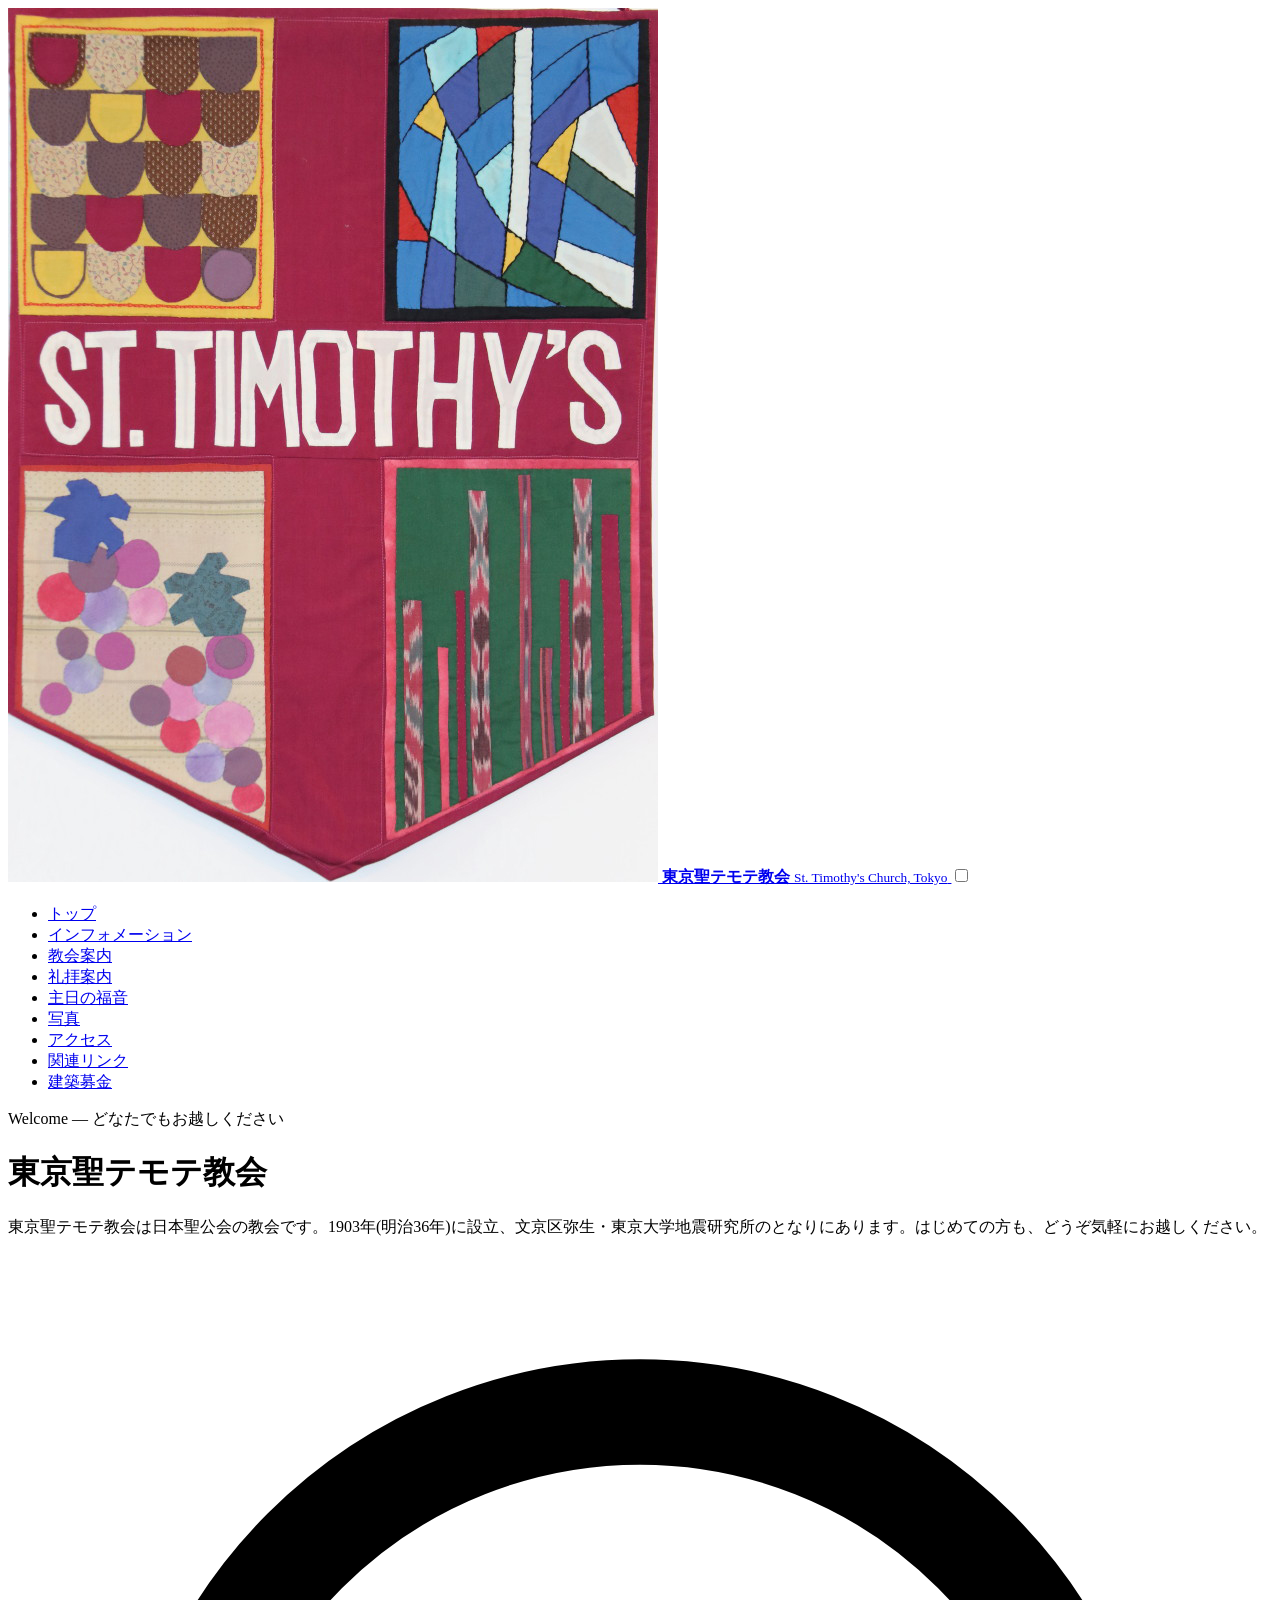
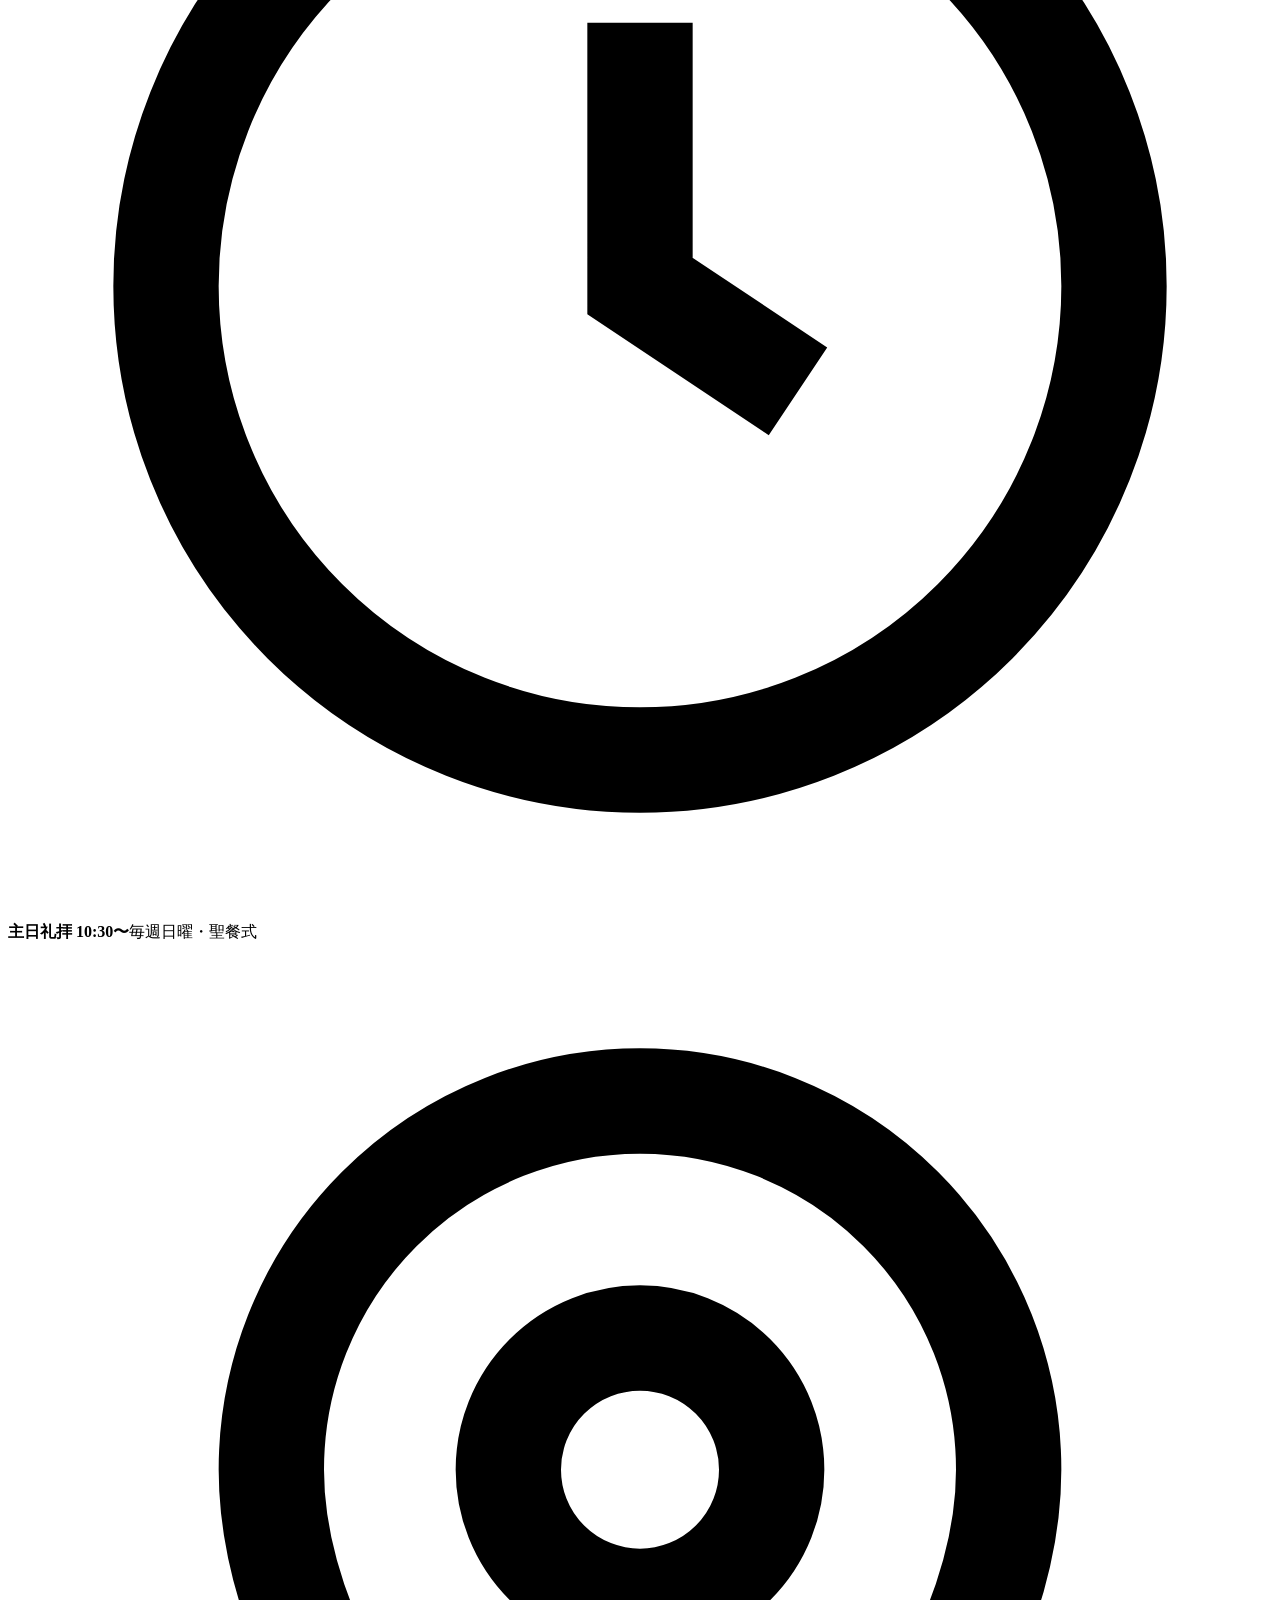
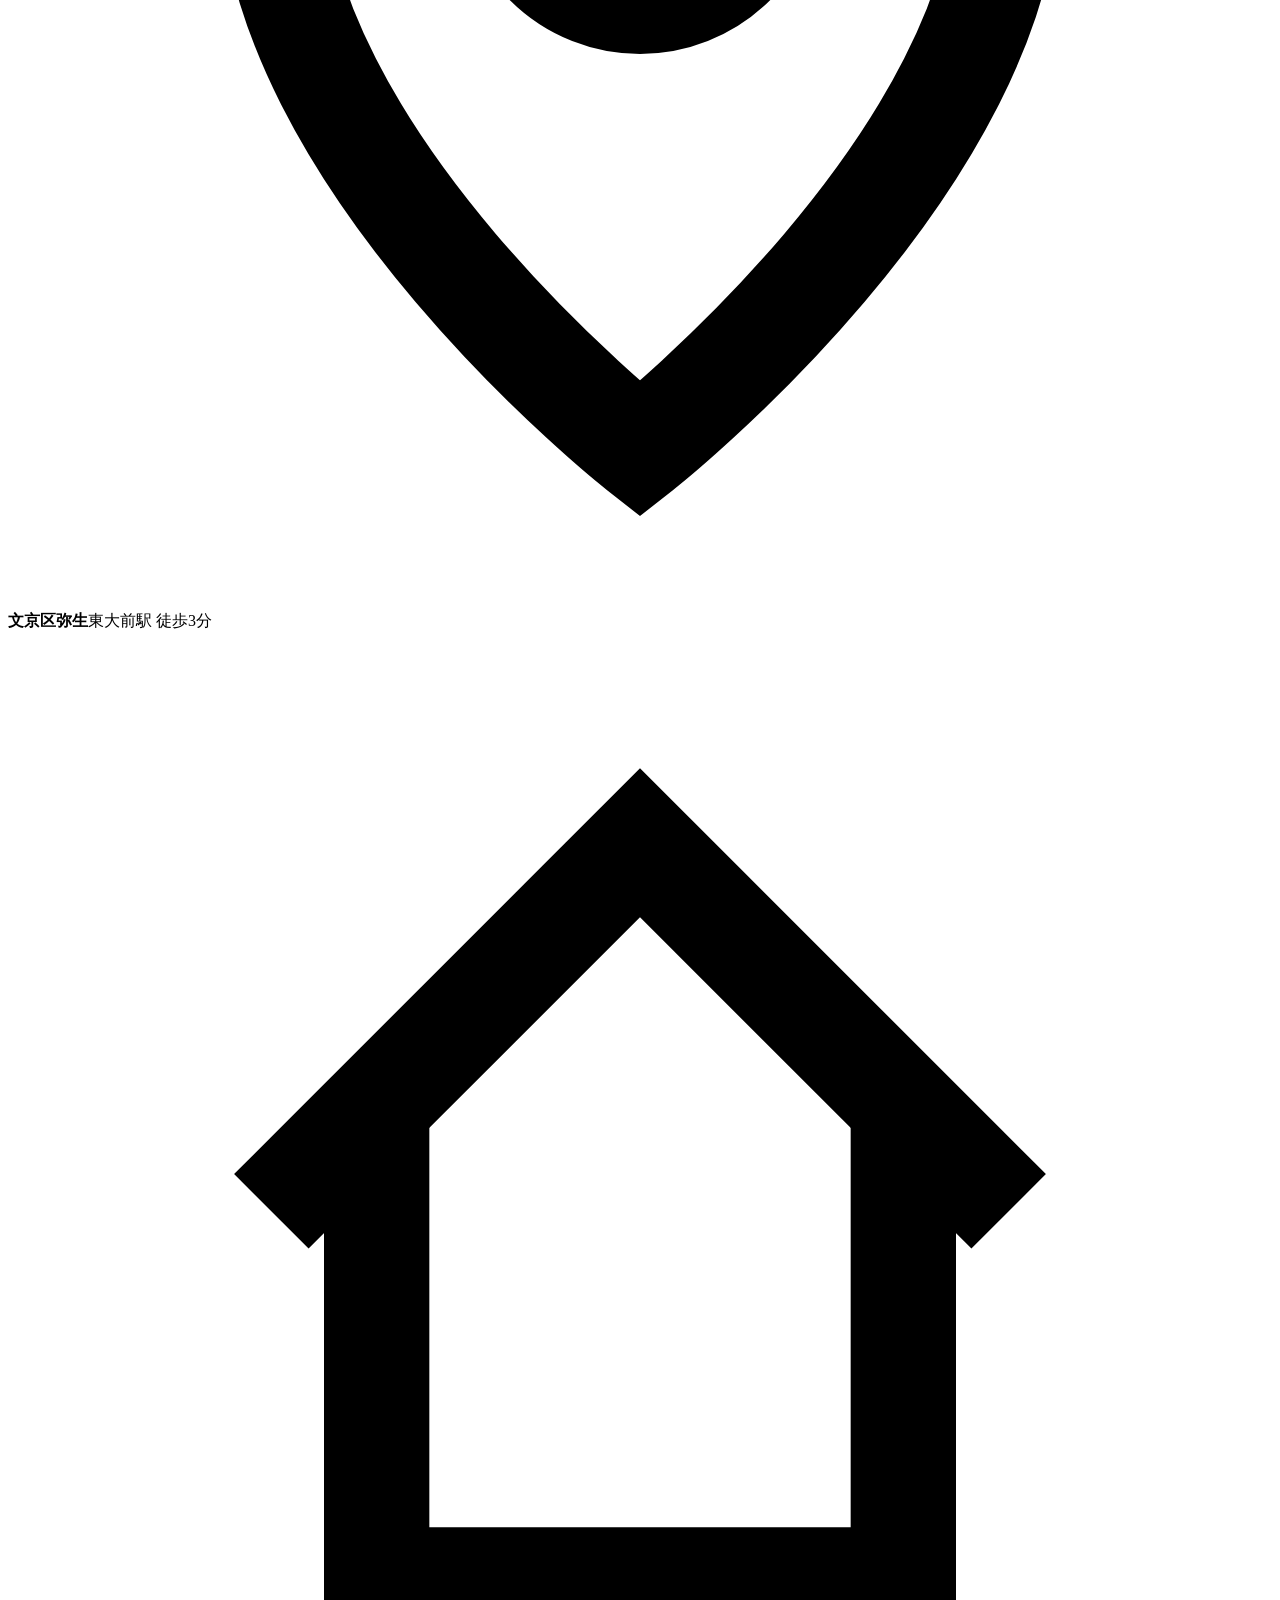
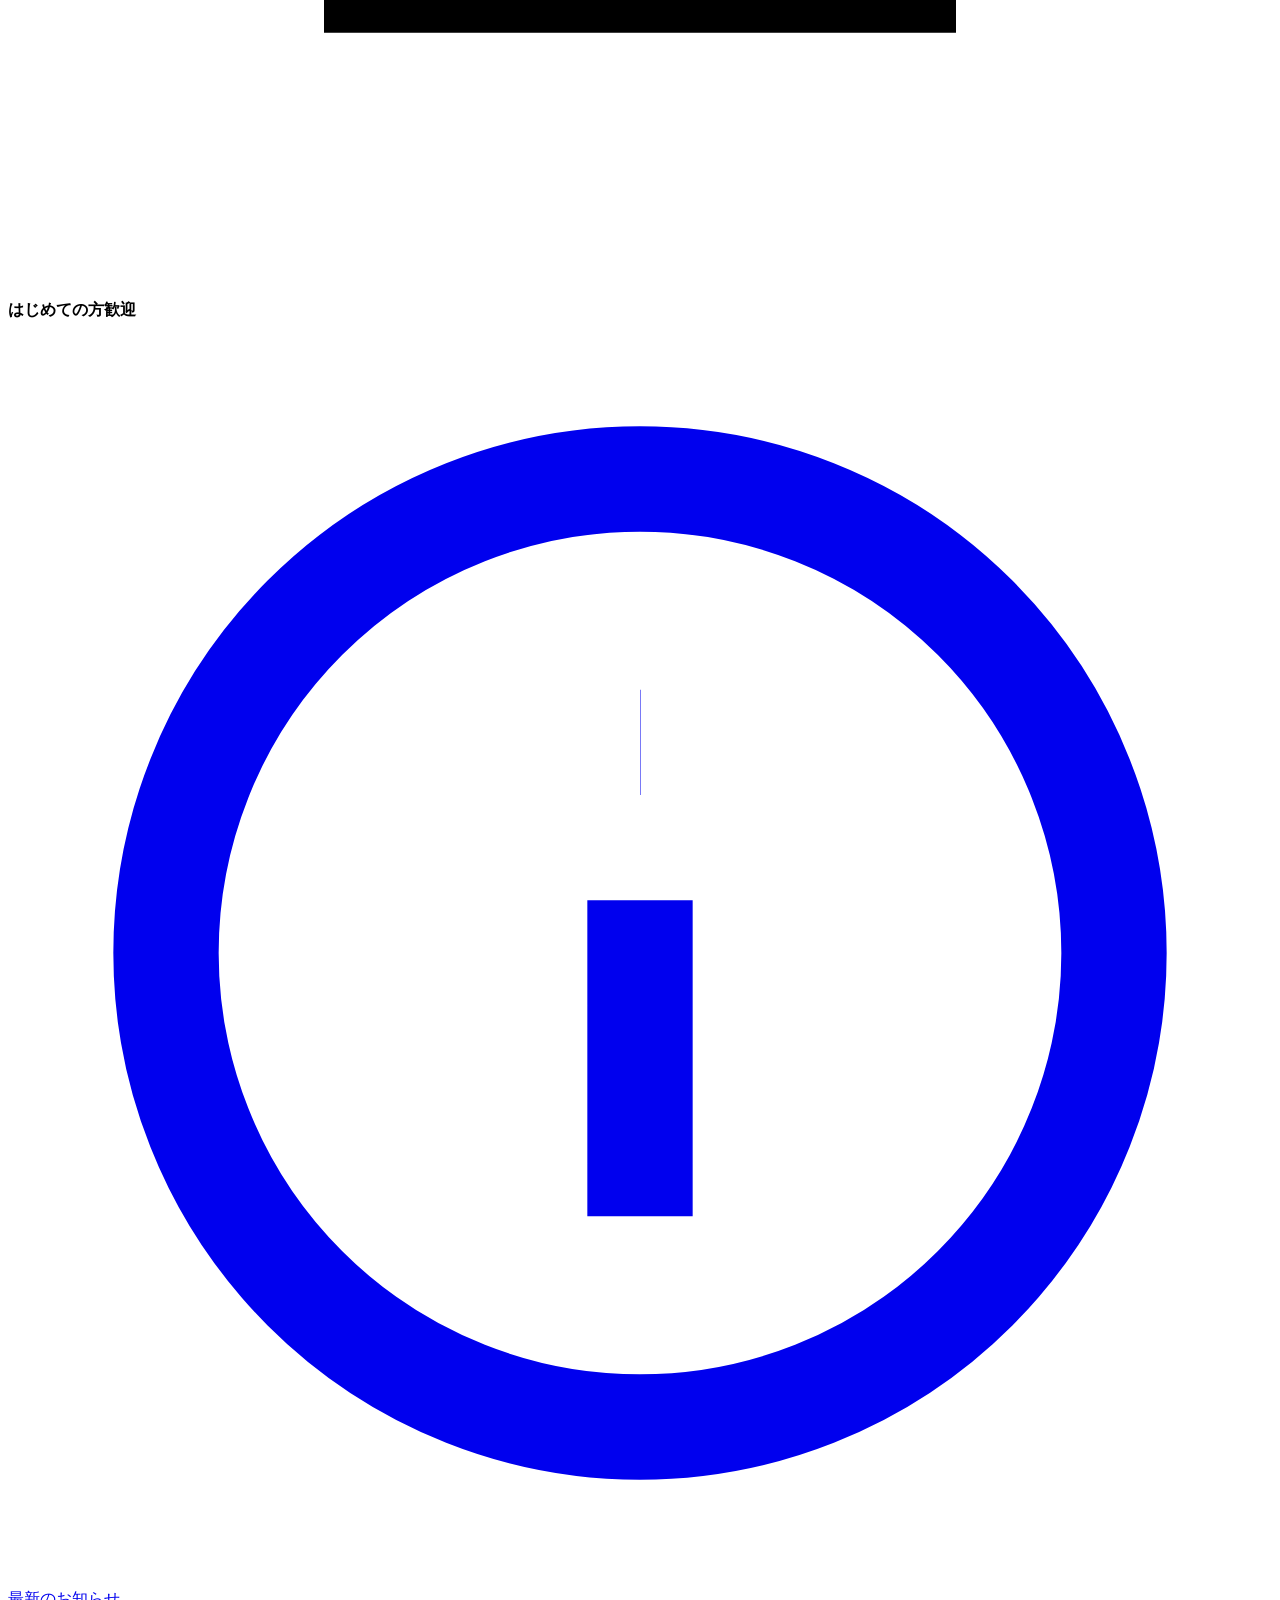
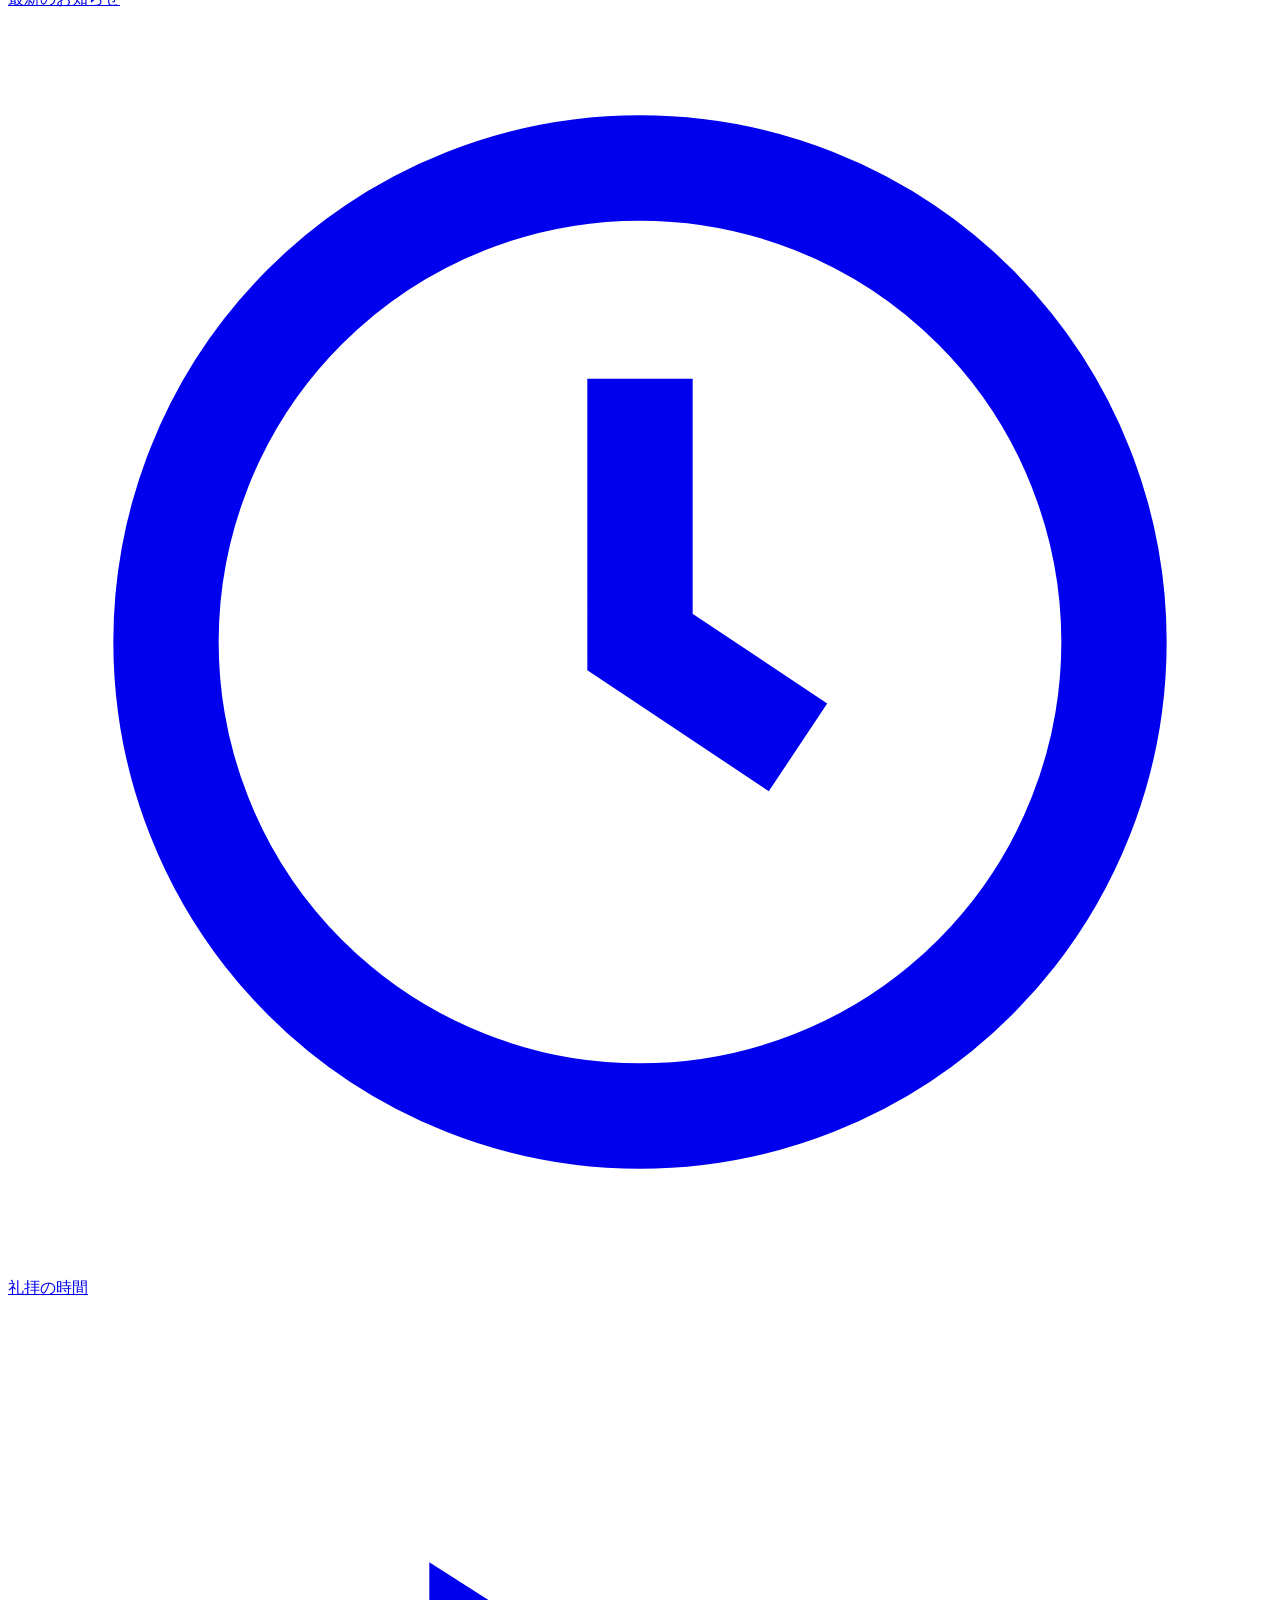
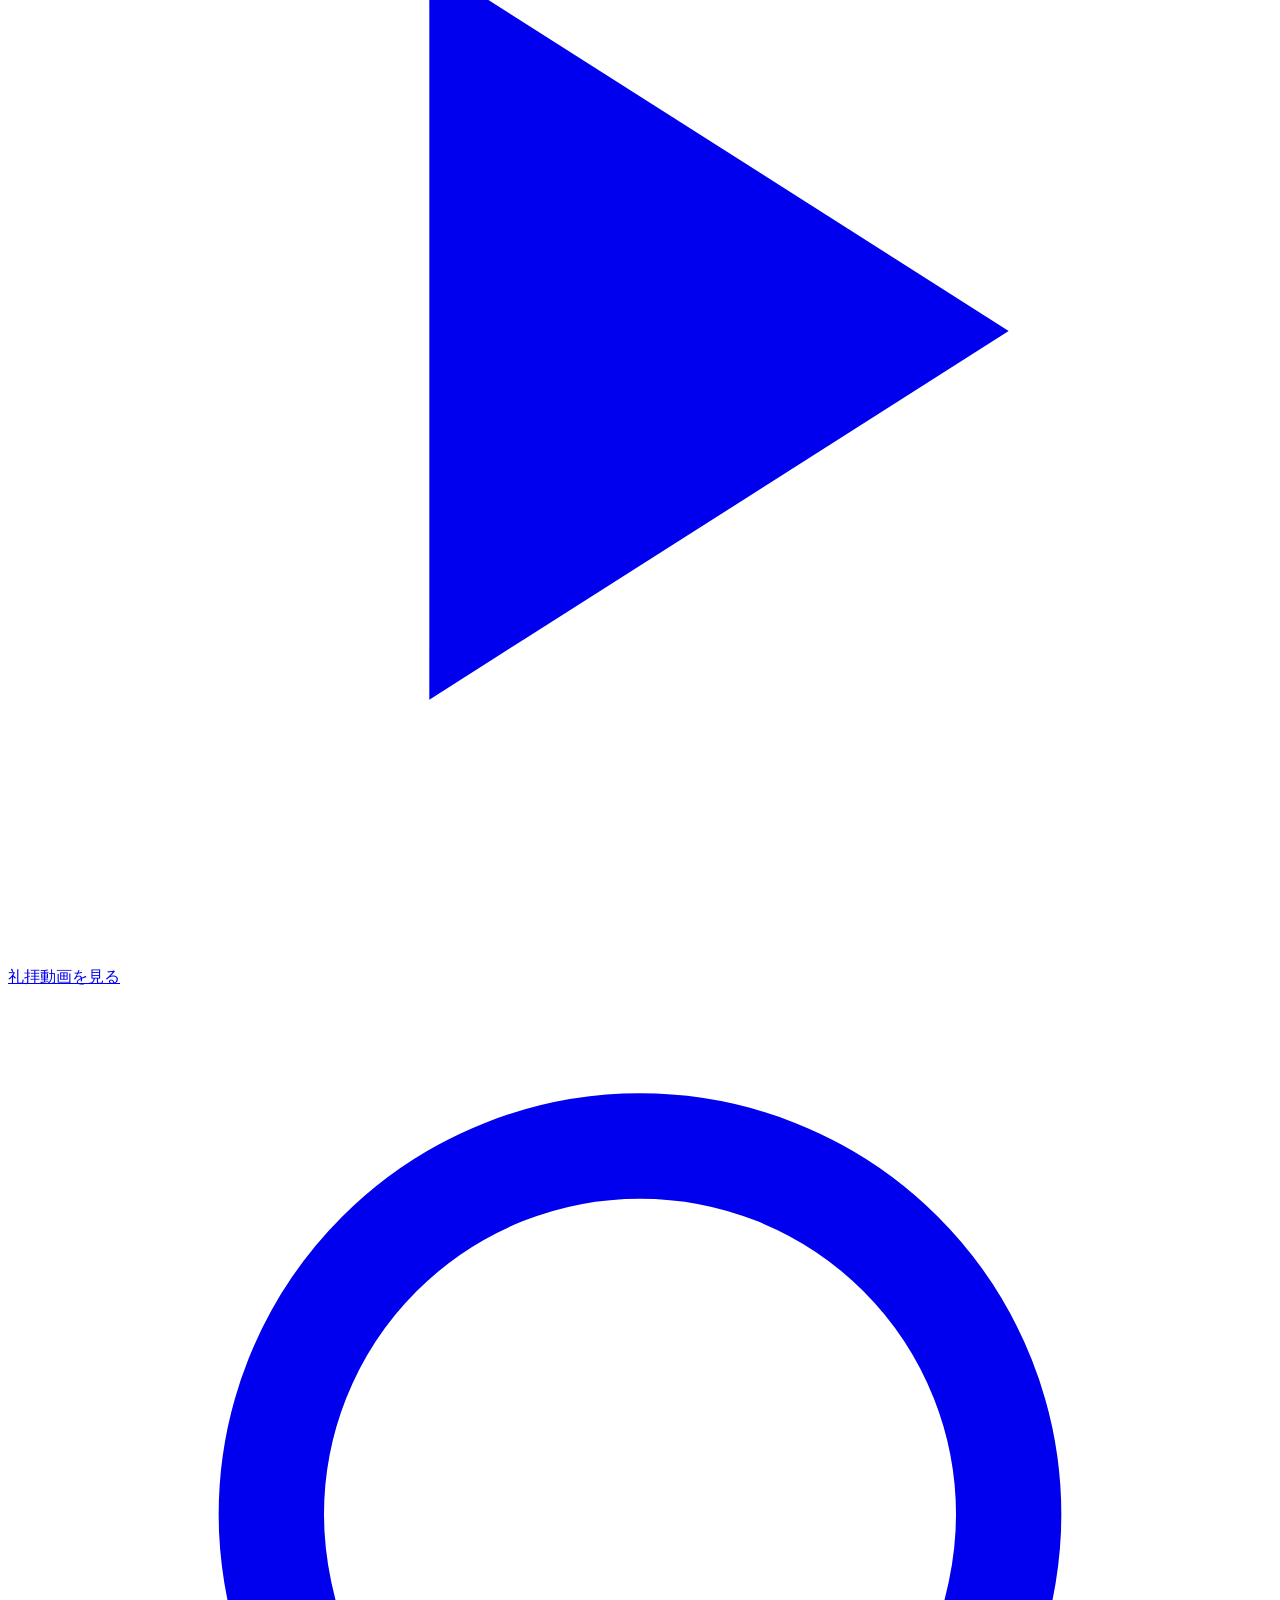
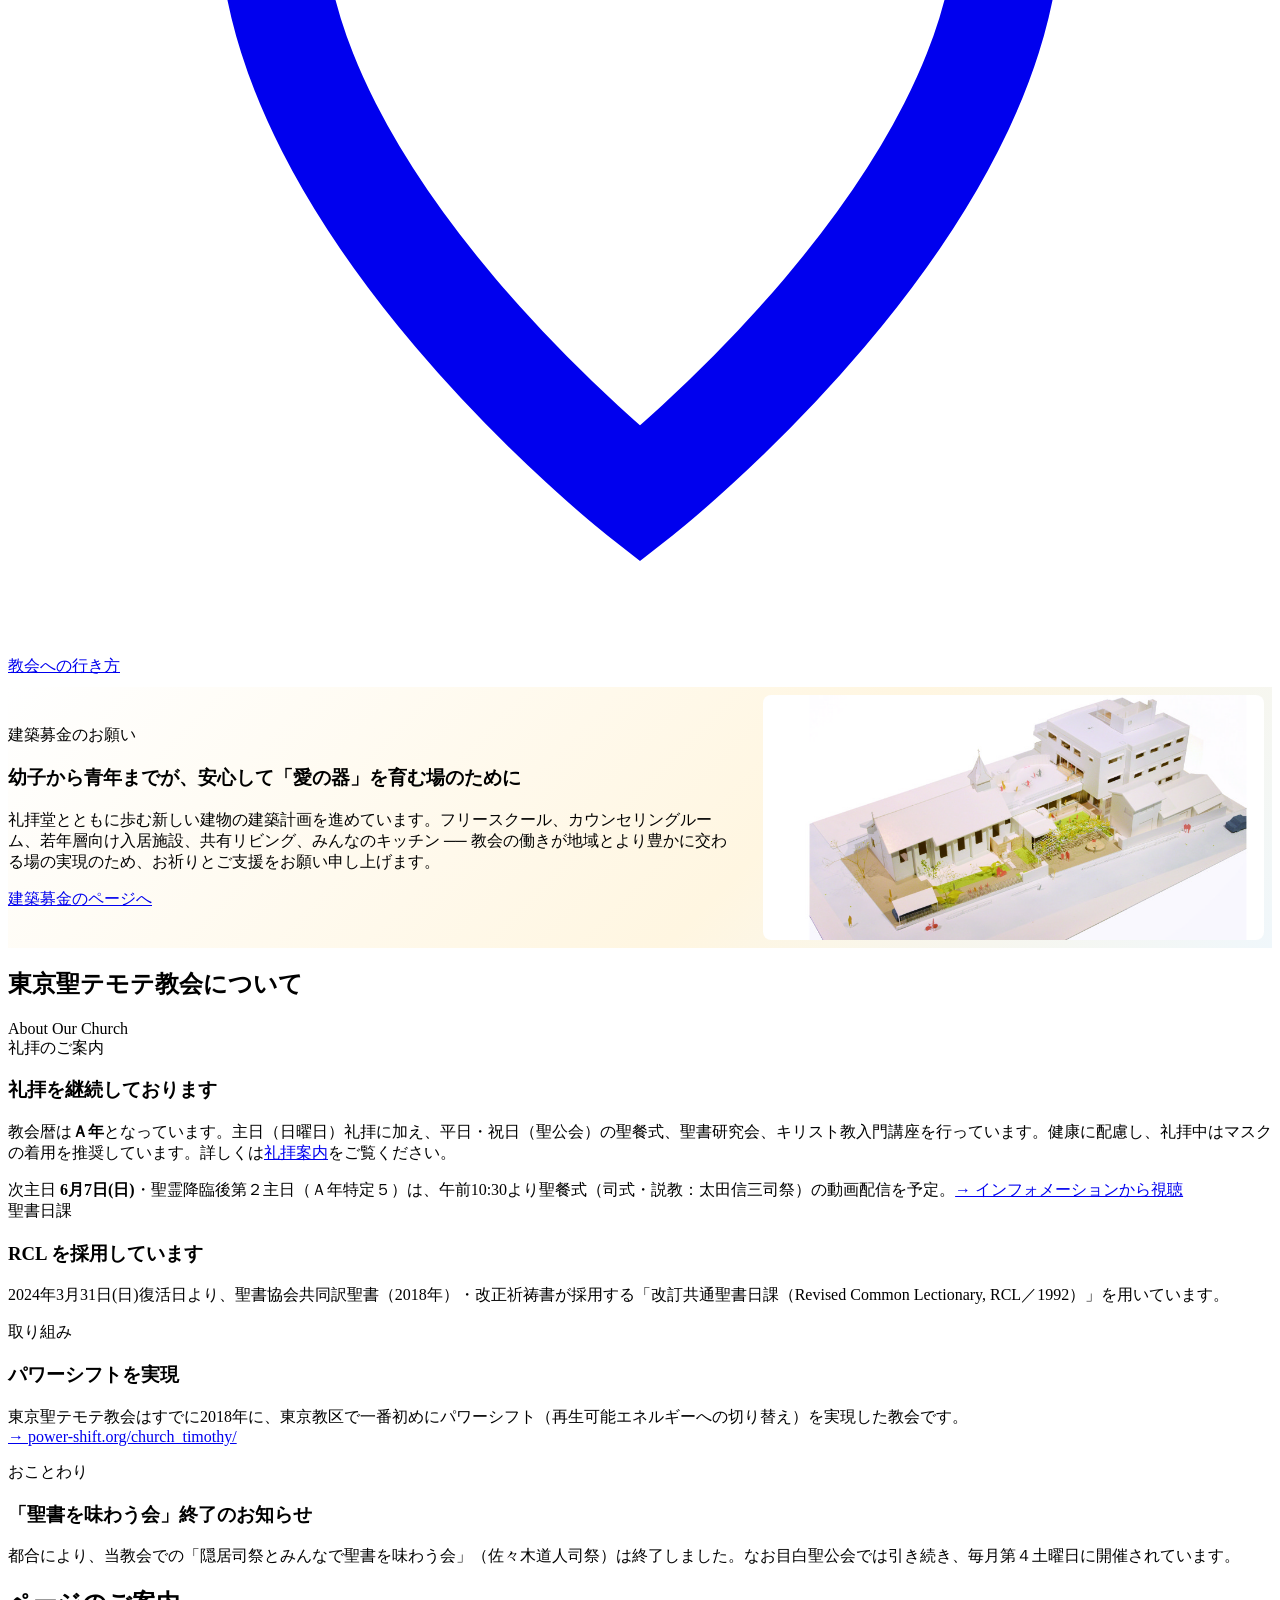
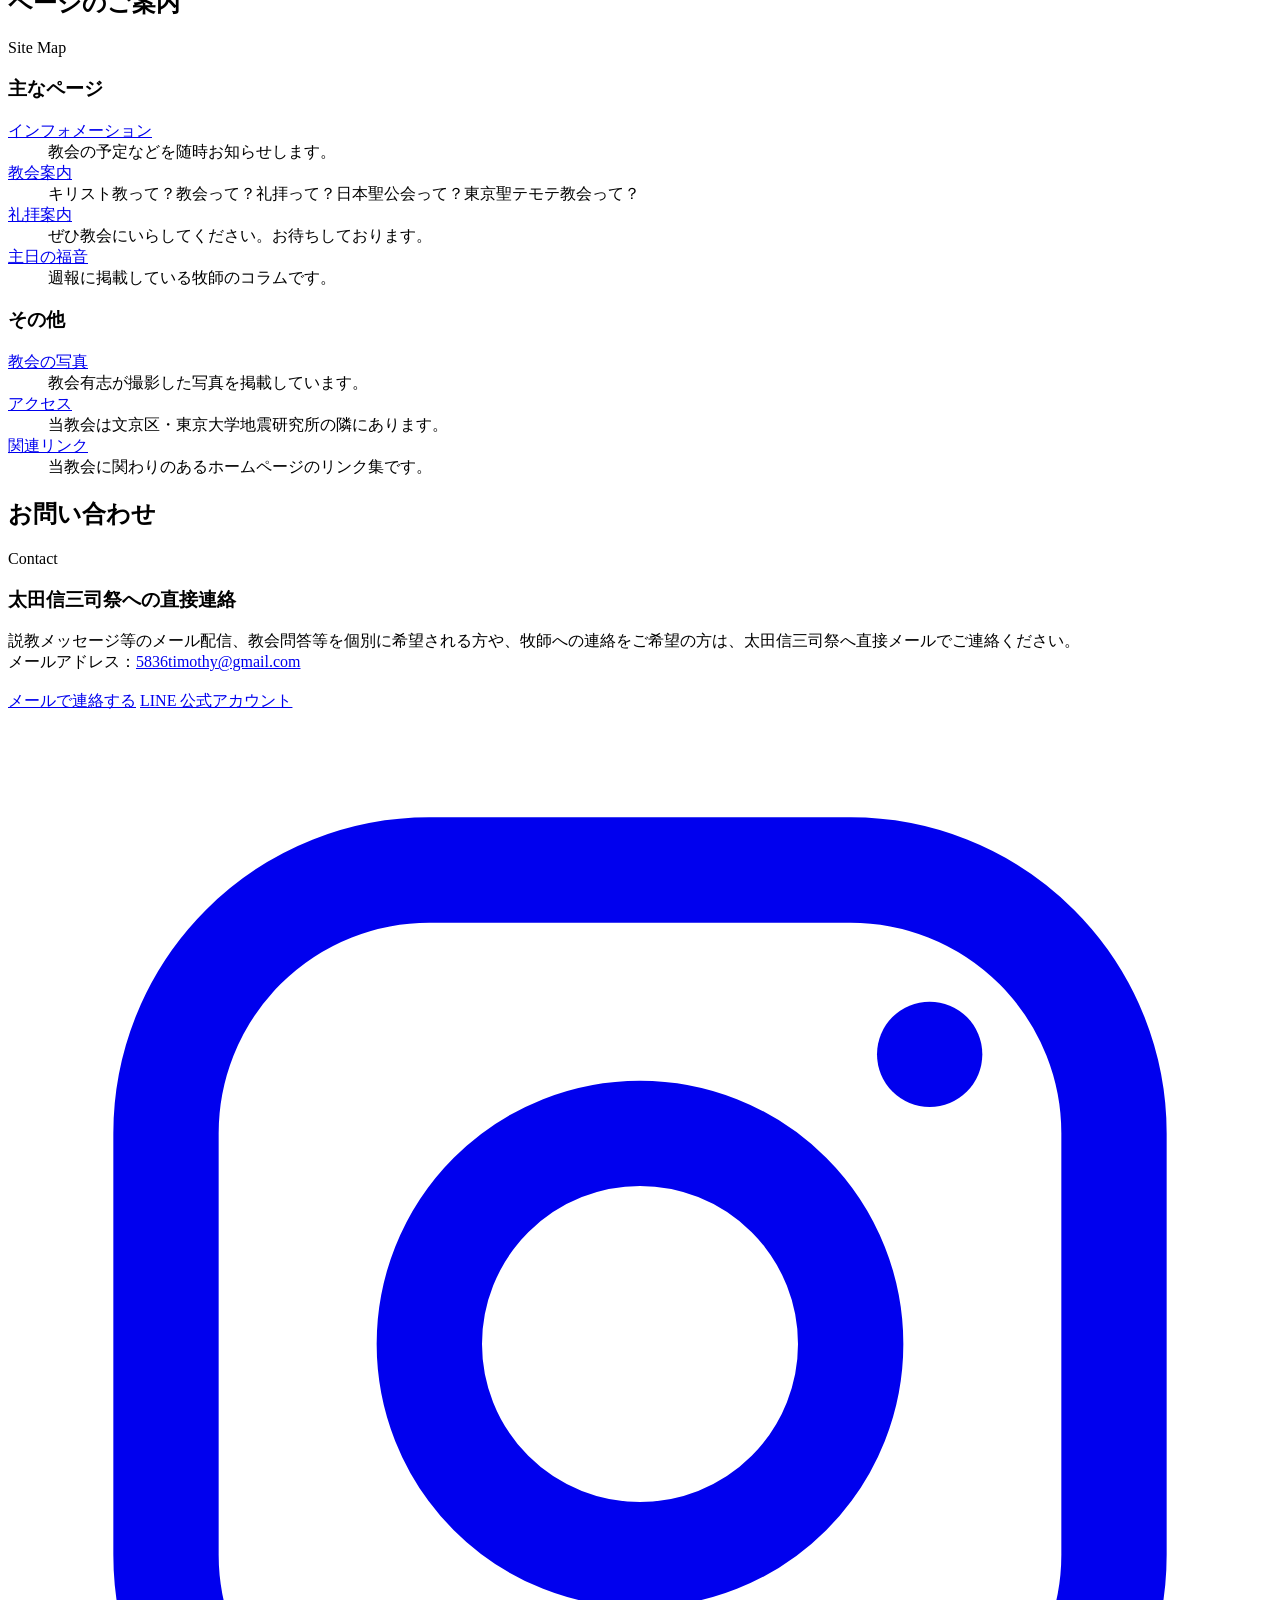
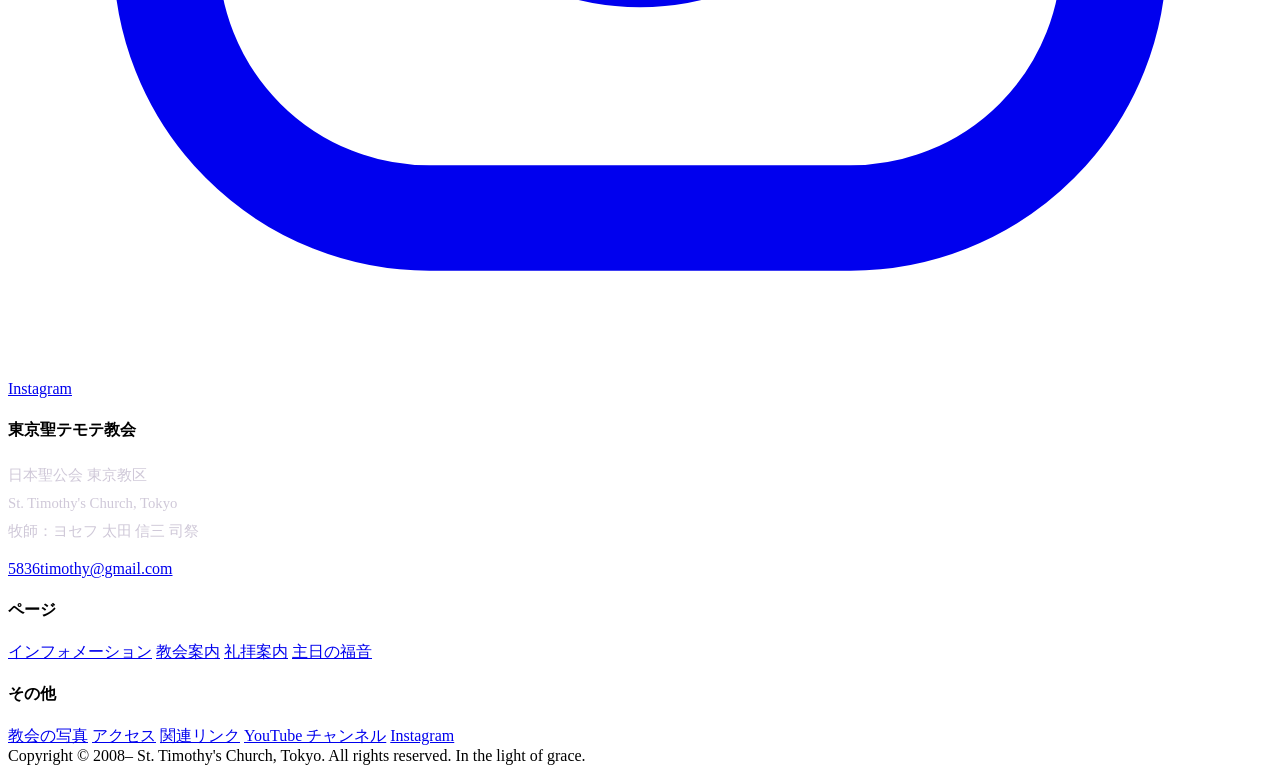
==== index.html @ e3e5467a "create website" ====
<!DOCTYPE html>
<html lang="ja">
<head>
<meta charset="UTF-8">
<meta name="viewport" content="width=device-width, initial-scale=1">
<title>東京聖テモテ教会 ── トップ</title>
<link rel="preconnect" href="https://fonts.googleapis.com">
<link rel="preconnect" href="https://fonts.gstatic.com" crossorigin>
<link href="https://fonts.googleapis.com/css2?family=Cormorant+Garamond:ital,wght@0,400;0,500;0,600;1,400&family=Zen+Kaku+Gothic+New:wght@400;500;700&family=Zen+Old+Mincho:wght@400;500;600;700&display=swap" rel="stylesheet">
<link rel="stylesheet" href="style.css">
</head>
<body>

<div id="site-header"></div>

<!-- HERO -->
<div class="hero">
  <div class="wrap">
    <p class="eyebrow rise d1">Welcome &mdash; どなたでもお越しください</p>
    <!-- <h1 class="rise d2">光のもとに集う、<br><span class="hl">日曜日の祈り</span>のひととき。</h1> -->
     <h1 class="rise d2">東京聖テモテ教会</h1>
    <p class="lead rise d3">東京聖テモテ教会は日本聖公会の教会です。1903年(明治36年)に設立、文京区弥生・東京大学地震研究所のとなりにあります。はじめての方も、どうぞ気軽にお越しください。</p>

    <div class="chips rise d3">
      <div class="chip">
        <span class="ic"><svg viewBox="0 0 24 24" fill="none" stroke="currentColor" stroke-width="2"><circle cx="12" cy="12" r="9"/><path d="M12 7v5l3 2"/></svg></span>
        <span><b>主日礼拝 10:30〜</b><span>毎週日曜・聖餐式</span></span>
      </div>
      <div class="chip">
        <span class="ic"><svg viewBox="0 0 24 24" fill="none" stroke="currentColor" stroke-width="2"><path d="M12 21s-7-5.5-7-11a7 7 0 0114 0c0 5.5-7 11-7 11z"/><circle cx="12" cy="10" r="2.5"/></svg></span>
        <span><b>文京区弥生</b><span>東大前駅 徒歩3分</span></span>
      </div>
      <div class="chip">
        <span class="ic"><svg viewBox="0 0 24 24" fill="none" stroke="currentColor" stroke-width="2"><path d="M5 11l7-7 7 7"/><path d="M7 9v9h10V9"/></svg></span>
        <span><b>はじめての方歓迎</b></span>
      </div>
    </div>

    <div class="cta rise d4">
      <a class="btn primary" href="info.html"><svg viewBox="0 0 24 24" fill="none" stroke="currentColor" stroke-width="2"><circle cx="12" cy="12" r="9"/><path d="M12 8h.01M11 12h1v4h1"/></svg>最新のお知らせ</a>
      <a class="btn ghost" href="service.html"><svg viewBox="0 0 24 24" fill="none" stroke="currentColor" stroke-width="2"><circle cx="12" cy="12" r="9"/><path d="M12 7v5l3 2"/></svg>礼拝の時間</a>
      <a class="btn ghost" href="info.html#worship"><svg viewBox="0 0 24 24" fill="currentColor"><path d="M8 5v14l11-7z"/></svg>礼拝動画を見る</a>
      <a class="btn ghost" href="access.html"><svg viewBox="0 0 24 24" fill="none" stroke="currentColor" stroke-width="2"><path d="M12 21s-7-5.5-7-11a7 7 0 0114 0c0 5.5-7 11-7 11z"/></svg>教会への行き方</a>
    </div>
  </div>
</div>

<!-- 建築募金のお知らせ -->
<section id="donation-banner" style="padding-top:10px">
  <div class="wrap">
    <div class="card rose rise" style="background:linear-gradient(135deg,#fff,#FFF6E1 60%,#F0F7FB);display:grid;gap:22px;align-items:center">
      <style>
        @media(min-width:760px){
          #donation-banner .card{grid-template-columns:1.4fr 1fr}
        }
        #donation-banner .thumb{
          background:var(--paper);border:1px solid var(--line);border-radius:14px;
          padding:8px;box-shadow:var(--shadow-sm);
        }
        #donation-banner .thumb img{width:100%;height:auto;display:block;border-radius:8px}
      </style>
      <div>
        <span class="tag live">建築募金のお願い</span>
        <h3>幼子から青年までが、安心して「愛の器」を育む場のために</h3>
        <p>礼拝堂とともに歩む新しい建物の建築計画を進めています。フリースクール、カウンセリングルーム、若年層向け入居施設、共有リビング、みんなのキッチン ── 教会の働きが地域とより豊かに交わる場の実現のため、お祈りとご支援をお願い申し上げます。</p>
        <div class="cta" style="margin-top:14px">
          <a class="btn primary" href="donation.html">建築募金のページへ</a>
        </div>
      </div>
      <a href="donation.html" class="thumb" aria-label="建築募金のページへ">
        <img src="img/budou_model.jpg" alt="建築模型">
      </a>
    </div>
  </div>
</section>

<!-- 主な方針 -->
<section id="overview">
  <div class="wrap">
    <div class="sec-head rise">
      <h2>東京聖テモテ教会について</h2><span class="en">About Our Church</span>
    </div>

    <div class="grid two">
      <div class="card gold rise">
        <span class="tag gold">礼拝のご案内</span>
        <h3>礼拝を継続しております</h3>
        <p>教会暦は<b>Ａ年</b>となっています。主日（日曜日）礼拝に加え、平日・祝日（聖公会）の聖餐式、聖書研究会、キリスト教入門講座を行っています。健康に配慮し、礼拝中はマスクの着用を推奨しています。詳しくは<a class="ilink" href="service.html">礼拝案内</a>をご覧ください。</p>
        <div class="notice">次主日 <b data-w="next-date"></b>・<span data-w="next-name"></span>は、午前10:30より聖餐式（司式・説教：<span data-w="next-celebrant"></span>）の動画配信を予定。<a class="ilink" href="info.html#worship">→ インフォメーションから視聴</a></div>
      </div>

      <div class="card sky rise">
        <span class="tag info">聖書日課</span>
        <h3>RCL を採用しています</h3>
        <p>2024年3月31日(日)復活日より、聖書協会共同訳聖書（2018年）・改正祈祷書が採用する「改訂共通聖書日課（Revised Common Lectionary, RCL／1992）」を用いています。</p>
      </div>

      <div class="card sage rise">
        <span class="tag sage">取り組み</span>
        <h3>パワーシフトを実現</h3>
        <p>東京聖テモテ教会はすでに2018年に、東京教区で一番初めにパワーシフト（再生可能エネルギーへの切り替え）を実現した教会です。<br><a class="ilink" href="https://power-shift.org/church_timothy/" target="_blank" rel="noopener">→ power-shift.org/church_timothy/</a></p>
      </div>

      <div class="card rose rise">
        <span class="tag live">おことわり</span>
        <h3>「聖書を味わう会」終了のお知らせ</h3>
        <p>都合により、当教会での「隠居司祭とみんなで聖書を味わう会」（佐々木道人司祭）は終了しました。なお目白聖公会では引き続き、毎月第４土曜日に開催されています。</p>
      </div>
    </div>
  </div>
</section>

<!-- ページ案内 -->
<section id="pages">
  <div class="wrap">
    <div class="sec-head rise">
      <h2>ページのご案内</h2><span class="en">Site Map</span>
    </div>
    <div class="grid two">
      <div class="card sky rise">
        <h3>主なページ</h3>
        <dl>
          <dt><a class="ilink" href="info.html">インフォメーション</a></dt><dd>教会の予定などを随時お知らせします。</dd>
          <dt><a class="ilink" href="history.html">教会案内</a></dt><dd>キリスト教って？教会って？礼拝って？日本聖公会って？東京聖テモテ教会って？</dd>
          <dt><a class="ilink" href="service.html">礼拝案内</a></dt><dd>ぜひ教会にいらしてください。お待ちしております。</dd>
          <dt><a class="ilink" href="sermon.html">主日の福音</a></dt><dd>週報に掲載している牧師のコラムです。</dd>
        </dl>
      </div>
      <div class="card gold rise">
        <h3>その他</h3>
        <dl>
          <dt><a class="ilink" href="photo.html">教会の写真</a></dt><dd>教会有志が撮影した写真を掲載しています。</dd>
          <dt><a class="ilink" href="access.html">アクセス</a></dt><dd>当教会は文京区・東京大学地震研究所の隣にあります。</dd>
          <dt><a class="ilink" href="link.html">関連リンク</a></dt><dd>当教会に関わりのあるホームページのリンク集です。</dd>
        </dl>
      </div>
    </div>
  </div>
</section>

<!-- 連絡 -->
<section id="connect">
  <div class="wrap">
    <div class="sec-head rise">
      <h2>お問い合わせ</h2><span class="en">Contact</span>
    </div>
    <div class="card sky rise">
      <h3>太田信三司祭への直接連絡</h3>
      <p>説教メッセージ等のメール配信、教会問答等を個別に希望される方や、牧師への連絡をご希望の方は、太田信三司祭へ直接メールでご連絡ください。<br>メールアドレス：<a class="ilink" href="mailto:5836timothy@gmail.com">5836timothy@gmail.com</a></p>
      <div class="cta" style="margin-top:18px">
        <a class="btn primary" href="mailto:5836timothy@gmail.com">メールで連絡する</a>
        <a class="btn ghost" href="https://line.me/R/ti/p/%40tur8145f">LINE 公式アカウント</a>
        <a class="btn ghost" href="https://www.instagram.com/st.timothy.tokyo/" target="_blank" rel="noopener"><svg viewBox="0 0 24 24" fill="none" stroke="currentColor" stroke-width="2"><rect x="3" y="3" width="18" height="18" rx="5"/><circle cx="12" cy="12" r="4"/><circle cx="17.5" cy="6.5" r="1" fill="currentColor" stroke="none"/></svg>Instagram</a>
      </div>
    </div>
  </div>
</section>

<!-- footer -->
<div id="site-footer"></div>

<script src="partials.js"></script>
<script src="weekly.js"></script>
<script src="weekly-render.js"></script>
</body>
</html>
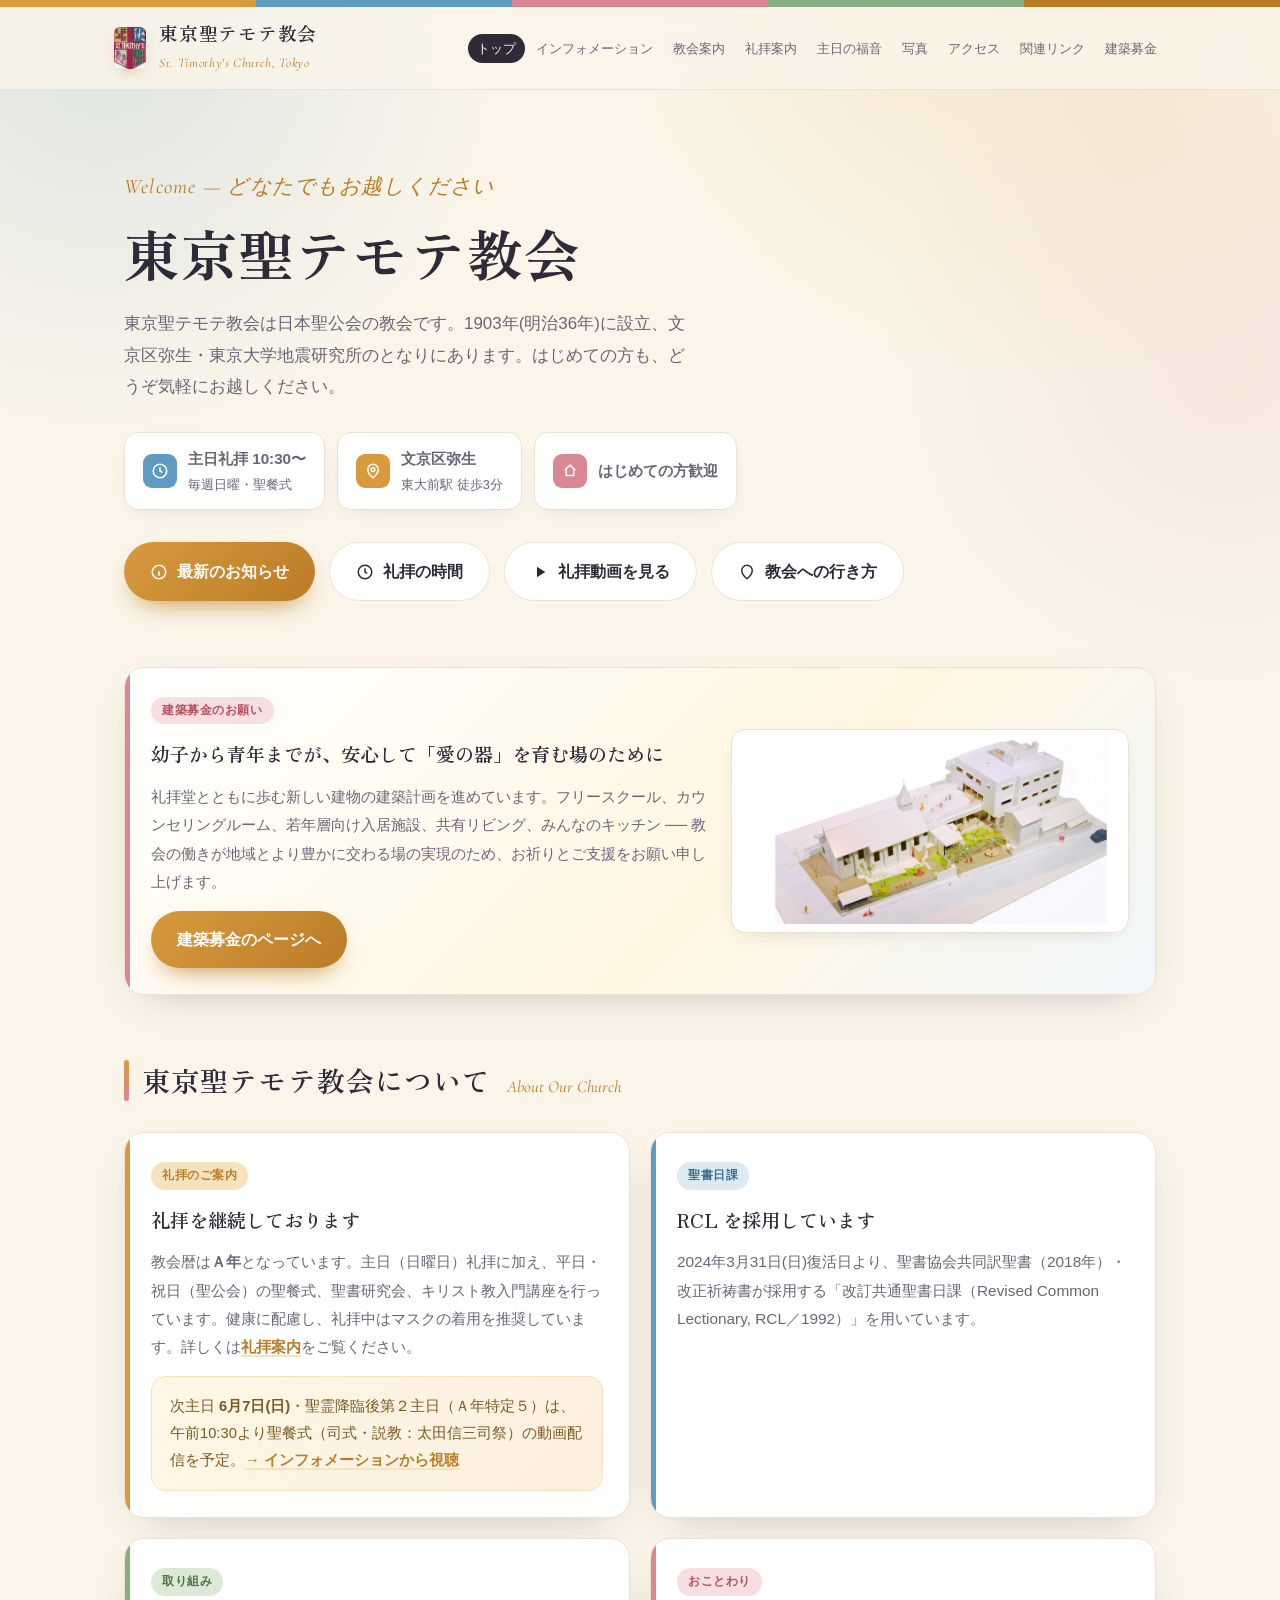
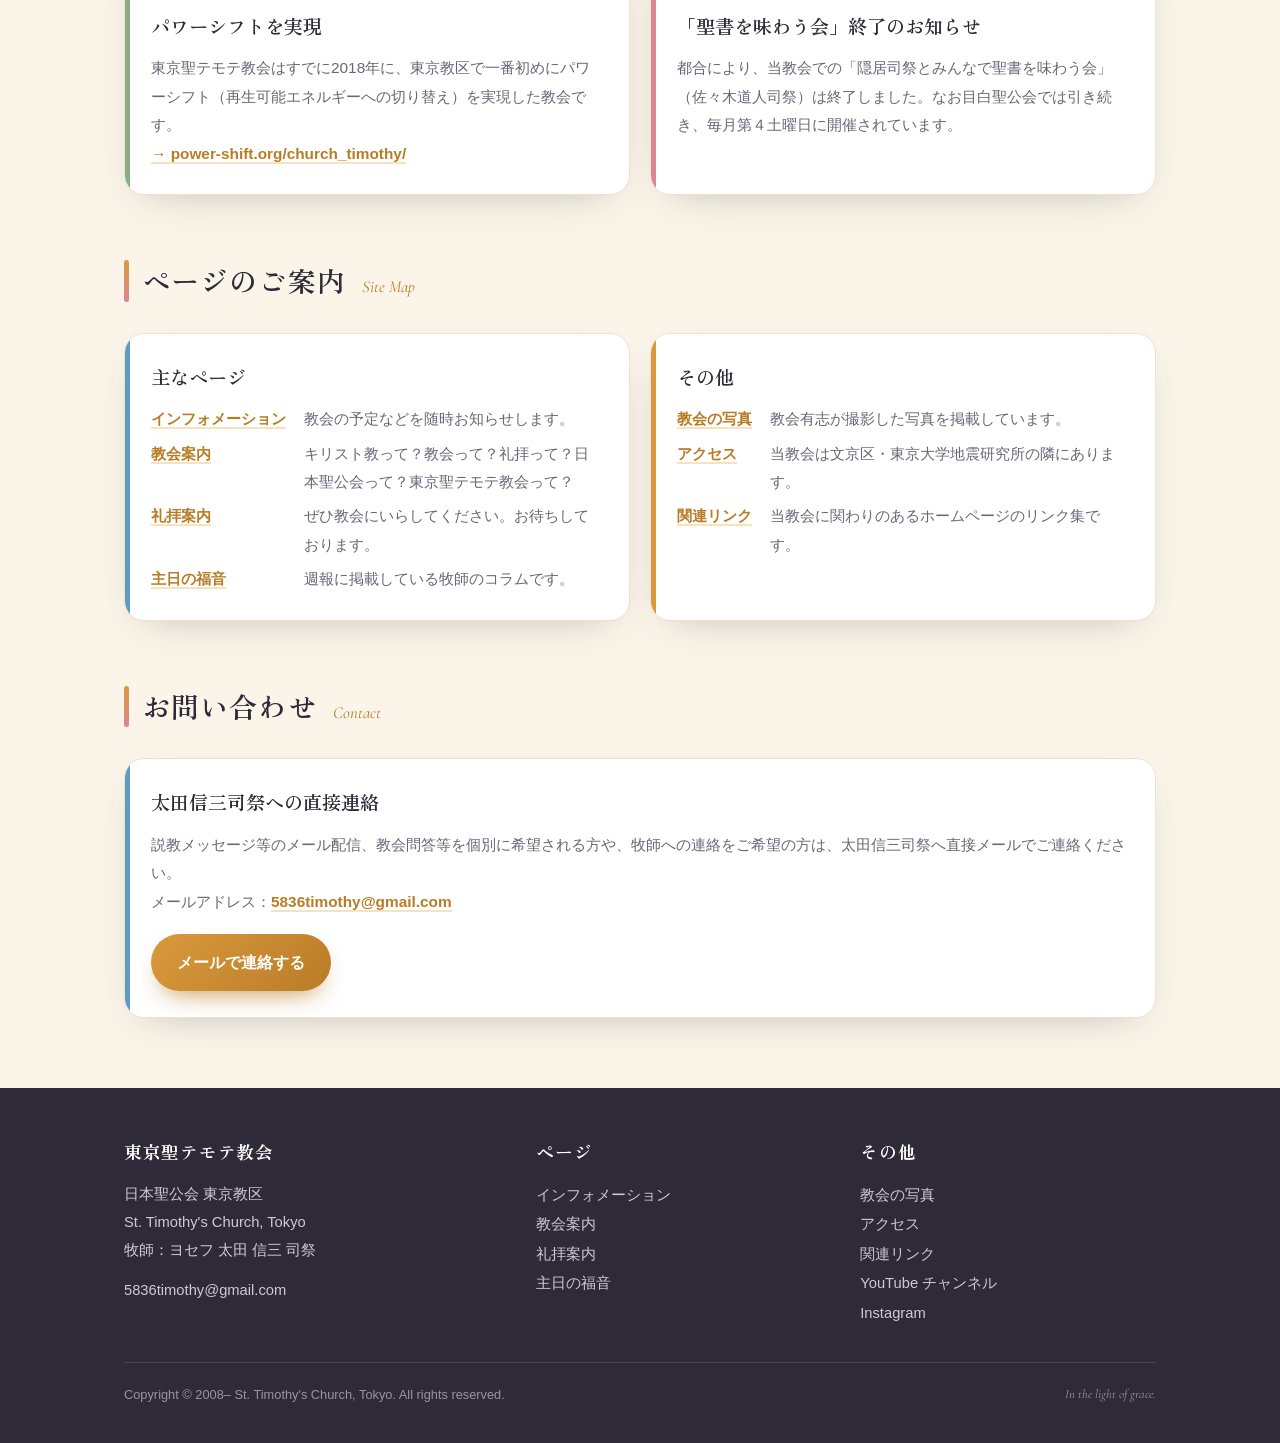
==== commit fd261adb: "remove line and instagram on contact" ====
--- a/index.html
+++ b/index.html
@@ -149,8 +149,6 @@
       <p>説教メッセージ等のメール配信、教会問答等を個別に希望される方や、牧師への連絡をご希望の方は、太田信三司祭へ直接メールでご連絡ください。<br>メールアドレス：<a class="ilink" href="mailto:5836timothy@gmail.com">5836timothy@gmail.com</a></p>
       <div class="cta" style="margin-top:18px">
         <a class="btn primary" href="mailto:5836timothy@gmail.com">メールで連絡する</a>
-        <a class="btn ghost" href="https://line.me/R/ti/p/%40tur8145f">LINE 公式アカウント</a>
-        <a class="btn ghost" href="https://www.instagram.com/st.timothy.tokyo/" target="_blank" rel="noopener"><svg viewBox="0 0 24 24" fill="none" stroke="currentColor" stroke-width="2"><rect x="3" y="3" width="18" height="18" rx="5"/><circle cx="12" cy="12" r="4"/><circle cx="17.5" cy="6.5" r="1" fill="currentColor" stroke="none"/></svg>Instagram</a>
       </div>
     </div>
   </div>
--- a/style.css
+++ b/style.css
@@ -0,0 +1,359 @@
+/* ===== 東京聖テモテ教会 共通スタイル ===== */
+
+:root{
+  --cream:#FBF5E9;
+  --cream-2:#FFFDF8;
+  --paper:#FFFFFF;
+  --ink:#2E2A38;
+  --ink-soft:#6B6577;
+  --line:#EBE2D2;
+  --gold:#D99A3E;
+  --gold-deep:#B97C26;
+  --gold-soft:#F6E3BE;
+  --sky:#5E9BC0;
+  --sky-deep:#3C6E8F;
+  --sky-soft:#DCEBF3;
+  --rose:#D98792;
+  --rose-soft:#F6DEE1;
+  --sage:#8AAE83;
+  --sage-soft:#DCE9D6;
+  --radius:20px;
+  --shadow:0 14px 40px -22px rgba(46,42,56,.35);
+  --shadow-sm:0 6px 22px -16px rgba(46,42,56,.4);
+  --maxw:1080px;
+}
+*{box-sizing:border-box;margin:0;padding:0}
+html{scroll-behavior:smooth}
+body{
+  font-family:"Zen Kaku Gothic New",-apple-system,sans-serif;
+  color:var(--ink);
+  line-height:1.85;
+  font-size:16px;
+  background:var(--cream);
+  background-image:
+    radial-gradient(60vw 60vw at 82% -8%, rgba(217,154,62,.20), transparent 60%),
+    radial-gradient(55vw 55vw at 8% 4%, rgba(94,155,192,.18), transparent 58%),
+    radial-gradient(50vw 50vw at 96% 40%, rgba(217,135,146,.13), transparent 55%);
+  background-attachment:fixed;
+  -webkit-font-smoothing:antialiased;
+  overflow-x:hidden;
+}
+a{color:inherit}
+img{max-width:100%;display:block}
+.wrap{max-width:var(--maxw);margin:0 auto;padding:0 24px}
+
+/* ===== stained-glass color band ===== */
+.band{display:flex;height:7px}
+.band span{flex:1}
+.band span:nth-child(1){background:var(--gold)}
+.band span:nth-child(2){background:var(--sky)}
+.band span:nth-child(3){background:var(--rose)}
+.band span:nth-child(4){background:var(--sage)}
+.band span:nth-child(5){background:var(--gold-deep)}
+
+/* ===== header ===== */
+header{
+  position:sticky;top:0;z-index:50;
+  background:rgba(251,245,233,.82);
+  backdrop-filter:blur(14px);
+  border-bottom:1px solid var(--line);
+}
+.barflex{display:flex;align-items:center;justify-content:space-between;gap:16px;padding:14px 14px}
+.brand{display:flex;align-items:center;gap:13px;text-decoration:none}
+.crest{
+  width:32px;height:42px;border-radius:6px;flex:none;overflow:hidden;
+  display:grid;place-items:center;
+  box-shadow:0 6px 16px -8px rgba(185,124,38,.8);
+}
+.crest svg{width:22px;height:22px}
+.crest img{width:100%;height:100%;object-fit:cover;display:block}
+.brand b{font-family:"Zen Old Mincho",serif;font-weight:600;font-size:1.18rem;letter-spacing:.04em;line-height:1.2;white-space:nowrap}
+.brand small{display:block;font-family:"Cormorant Garamond",serif;font-style:italic;color:var(--gold-deep);font-size:.82rem;letter-spacing:.05em;white-space:nowrap}
+
+nav ul{list-style:none;display:flex;gap:2px;align-items:center}
+nav a{
+  text-decoration:none;font-size:.82rem;font-weight:500;
+  padding:7px 9px;border-radius:999px;color:var(--ink-soft);
+  transition:.2s;white-space:nowrap;
+}
+nav a:hover{background:var(--cream-2);color:var(--ink)}
+nav a.active{background:var(--ink);color:var(--cream)}
+.menu-btn,#menu-toggle{display:none}
+
+/* ===== page hero (short, for subpages) ===== */
+.pagehero{padding:56px 0 32px;position:relative}
+.pagehero .eyebrow{
+  font-family:"Cormorant Garamond",serif;font-style:italic;
+  color:var(--gold-deep);font-size:1.15rem;letter-spacing:.06em;
+  margin-bottom:8px;
+}
+.pagehero h1{
+  font-family:"Zen Old Mincho",serif;font-weight:700;
+  font-size:clamp(1.8rem,4.6vw,2.7rem);line-height:1.32;letter-spacing:.02em;
+  margin-bottom:14px;
+}
+.pagehero h1 .hl{color:var(--gold-deep)}
+.pagehero p.lead{font-size:1.02rem;color:var(--ink-soft);max-width:40em}
+
+/* ===== hero (top page) ===== */
+.hero{padding:78px 0 56px;position:relative}
+.hero .eyebrow{
+  font-family:"Cormorant Garamond",serif;font-style:italic;
+  color:var(--gold-deep);font-size:1.3rem;letter-spacing:.06em;
+  margin-bottom:10px;
+}
+.hero h1{
+  font-family:"Zen Old Mincho",serif;font-weight:700;
+  font-size:clamp(2.1rem,6vw,3.5rem);line-height:1.32;letter-spacing:.02em;
+  margin-bottom:18px;
+}
+.hero h1 .hl{color:var(--gold-deep)}
+.hero p.lead{font-size:1.06rem;color:var(--ink-soft);max-width:34em;margin-bottom:30px}
+
+.chips{display:flex;flex-wrap:wrap;gap:12px;margin-bottom:32px}
+.chip{
+  background:var(--paper);border:1px solid var(--line);border-radius:14px;
+  padding:12px 18px;display:flex;align-items:center;gap:11px;
+  box-shadow:var(--shadow-sm);
+}
+.chip .ic{width:34px;height:34px;border-radius:9px;display:grid;place-items:center;flex:none;color:#fff}
+.chip:nth-child(1) .ic{background:var(--sky)}
+.chip:nth-child(2) .ic{background:var(--gold)}
+.chip:nth-child(3) .ic{background:var(--rose)}
+.chip .ic svg{width:18px;height:18px}
+.chip b{display:block;font-size:.95rem;font-weight:700}
+.chip span{font-size:.8rem;color:var(--ink-soft)}
+
+.cta{display:flex;flex-wrap:wrap;gap:14px}
+.btn{
+  text-decoration:none;font-weight:700;font-size:.98rem;
+  padding:14px 26px;border-radius:999px;display:inline-flex;align-items:center;gap:9px;
+  transition:.22s;
+}
+.btn svg{width:18px;height:18px}
+.btn.primary{background:linear-gradient(135deg,var(--gold),var(--gold-deep));color:#fff;box-shadow:0 12px 26px -12px rgba(185,124,38,.9)}
+.btn.primary:hover{transform:translateY(-2px);box-shadow:0 18px 30px -12px rgba(185,124,38,.9)}
+.btn.ghost{background:var(--paper);border:1px solid var(--line);color:var(--ink)}
+.btn.ghost:hover{transform:translateY(-2px);border-color:var(--gold)}
+
+/* ===== sections ===== */
+section{padding:30px 0}
+.sec-head{display:flex;align-items:baseline;gap:16px;margin-bottom:26px;flex-wrap:wrap}
+.sec-head h2{
+  font-family:"Zen Old Mincho",serif;font-weight:600;font-size:1.75rem;letter-spacing:.04em;
+  position:relative;padding-left:18px;
+}
+.sec-head h2::before{
+  content:"";position:absolute;left:0;top:.18em;bottom:.18em;width:5px;border-radius:3px;
+  background:linear-gradient(var(--gold),var(--rose));
+}
+.sec-head .en{font-family:"Cormorant Garamond",serif;font-style:italic;color:var(--gold-deep);font-size:1.05rem}
+
+.grid{display:grid;gap:20px}
+@media(min-width:760px){.grid.two{grid-template-columns:1fr 1fr}}
+@media(min-width:880px){.grid.three{grid-template-columns:1fr 1fr 1fr}}
+
+.card{
+  background:var(--paper);border:1px solid var(--line);border-radius:var(--radius);
+  padding:26px;box-shadow:var(--shadow);position:relative;overflow:hidden;
+}
+.card::before{content:"";position:absolute;inset:0 auto 0 0;width:5px}
+.card.gold::before{background:var(--gold)}
+.card.sky::before{background:var(--sky)}
+.card.rose::before{background:var(--rose)}
+.card.sage::before{background:var(--sage)}
+.card h3{font-family:"Zen Old Mincho",serif;font-size:1.2rem;font-weight:600;margin-bottom:10px;display:flex;align-items:center;gap:9px;flex-wrap:wrap}
+.card h4{font-family:"Zen Old Mincho",serif;font-size:1.05rem;font-weight:600;margin:18px 0 8px}
+.tag{
+  display:inline-block;font-size:.72rem;font-weight:700;letter-spacing:.05em;
+  padding:3px 11px;border-radius:999px;margin-bottom:13px;
+}
+.tag.live{background:var(--rose-soft);color:#B3505C}
+.tag.info{background:var(--sky-soft);color:var(--sky-deep)}
+.tag.gold{background:var(--gold-soft);color:var(--gold-deep)}
+.tag.sage{background:var(--sage-soft);color:#4a7245}
+.card p{color:var(--ink-soft);font-size:.96rem}
+.card p + p{margin-top:.9em}
+.card .ilink{color:var(--gold-deep);font-weight:700;text-decoration:none;border-bottom:2px solid var(--gold-soft);transition:.2s}
+.card .ilink:hover{border-color:var(--gold)}
+.card ul{margin:8px 0 4px 1.2em;color:var(--ink-soft);font-size:.96rem}
+.card ul li{margin-bottom:4px}
+.card dl{display:grid;grid-template-columns:max-content 1fr;gap:6px 18px;font-size:.96rem;color:var(--ink-soft);margin-top:6px}
+.card dl dt{font-weight:700;color:var(--ink)}
+
+.notice{
+  background:linear-gradient(135deg,#FFF7E6,#FDEFE0);
+  border:1px solid var(--gold-soft);border-radius:14px;padding:16px 18px;font-size:.92rem;
+  color:#7a5a20;margin-top:14px;
+}
+.notice.sky{
+  background:linear-gradient(135deg,#EEF6FB,#E2EEF6);
+  border-color:var(--sky-soft);color:var(--sky-deep);
+}
+
+/* ===== worship video ===== */
+.feature{
+  background:linear-gradient(160deg,#fff,#FFF8EC);
+  border:1px solid var(--gold-soft);border-radius:var(--radius);
+  padding:26px;box-shadow:var(--shadow);
+}
+.ratio{position:relative;width:100%;aspect-ratio:16/9;border-radius:14px;overflow:hidden;background:#1c1c22;box-shadow:var(--shadow-sm)}
+.ratio iframe{position:absolute;inset:0;width:100%;height:100%;border:0}
+.readings{margin-top:18px;display:grid;gap:10px}
+.readings .row{display:flex;gap:10px;font-size:.9rem;flex-wrap:wrap;align-items:baseline}
+.readings .k{font-weight:700;color:var(--sky-deep);min-width:5.5em;flex:none}
+.readings .v{color:var(--ink-soft)}
+.vidgrid{display:grid;gap:18px;margin-top:20px}
+@media(min-width:680px){.vidgrid{grid-template-columns:1fr 1fr}}
+.vidcard{background:var(--paper);border:1px solid var(--line);border-radius:16px;overflow:hidden;box-shadow:var(--shadow-sm)}
+.vidcard .meta{padding:14px 16px}
+.vidcard h4{font-family:"Zen Old Mincho",serif;font-size:1.02rem;font-weight:600;margin-bottom:6px}
+.vidcard .small{font-size:.82rem;color:var(--ink-soft);line-height:1.7}
+
+/* ===== prayer ===== */
+.prayer{
+  background:
+    radial-gradient(40vw 40vw at 90% 10%,rgba(94,155,192,.16),transparent 60%),
+    linear-gradient(165deg,#FBFCFE,#F4F8FB);
+  border:1px solid var(--sky-soft);border-radius:var(--radius);
+  padding:clamp(28px,5vw,52px);box-shadow:var(--shadow);position:relative;overflow:hidden;
+}
+.prayer .dove{position:absolute;top:-20px;right:-10px;width:160px;height:160px;opacity:.12;color:var(--sky)}
+.prayer h3{font-family:"Zen Old Mincho",serif;font-size:1.4rem;font-weight:600;margin-bottom:6px}
+.prayer .en-title{font-family:"Cormorant Garamond",serif;font-style:italic;font-size:1.15rem;color:var(--sky-deep);margin-bottom:22px}
+.prayer p{margin-bottom:1.1em;font-size:.99rem;color:#41506b;line-height:2.05}
+.prayer .en{font-family:"Cormorant Garamond",serif;font-size:1.06rem;font-style:italic;color:#5a6f8c;line-height:1.95}
+.prayer hr{border:0;height:1px;background:var(--sky-soft);margin:26px 0}
+
+/* ===== connect / line ===== */
+.connect{display:grid;gap:22px;align-items:center}
+@media(min-width:680px){.connect{grid-template-columns:auto 1fr}}
+.qr{background:var(--paper);border:1px solid var(--line);border-radius:18px;padding:16px;box-shadow:var(--shadow-sm);width:172px;margin:0 auto}
+.qr img{border-radius:10px}
+.qr .cap{text-align:center;font-size:.78rem;color:var(--ink-soft);margin-top:8px}
+
+/* ===== prose (long-form reading) ===== */
+.prose{
+  background:var(--paper);border:1px solid var(--line);border-radius:var(--radius);
+  padding:clamp(26px,4vw,40px);box-shadow:var(--shadow);
+}
+.prose h3{
+  font-family:"Zen Old Mincho",serif;font-size:1.35rem;font-weight:600;
+  margin:0 0 16px;padding-left:14px;border-left:4px solid var(--gold);
+}
+.prose h3.sky{border-left-color:var(--sky)}
+.prose h3.rose{border-left-color:var(--rose)}
+.prose h3 + p{margin-top:.2em}
+.prose p{margin-bottom:1.15em;line-height:2;color:#3c3848}
+.prose p:last-child{margin-bottom:0}
+.prose + .prose{margin-top:22px}
+.prose .meta{font-family:"Cormorant Garamond",serif;font-style:italic;color:var(--gold-deep);font-size:.95rem;margin-bottom:4px}
+.prose .ref{display:inline-block;font-size:.78rem;font-weight:700;letter-spacing:.05em;color:var(--sky-deep);background:var(--sky-soft);padding:3px 10px;border-radius:999px;margin-left:6px;vertical-align:middle}
+
+/* ===== schedule list ===== */
+.schedule{display:grid;gap:12px;margin-top:8px}
+.schedule .row{
+  display:grid;grid-template-columns:max-content 1fr;gap:14px;
+  padding:12px 16px;background:var(--cream-2);border:1px solid var(--line);
+  border-radius:12px;align-items:baseline;
+}
+.schedule .row .t{font-family:"Cormorant Garamond",serif;font-style:italic;font-weight:600;color:var(--gold-deep);font-size:1rem;min-width:5.5em}
+.schedule .row .d{font-size:.95rem;color:var(--ink)}
+.schedule .row .d small{display:block;color:var(--ink-soft);font-size:.8rem;margin-top:2px}
+
+/* ===== photo grid ===== */
+.photogrid{display:grid;gap:18px}
+@media(min-width:560px){.photogrid{grid-template-columns:1fr 1fr}}
+@media(min-width:900px){.photogrid{grid-template-columns:1fr 1fr 1fr}}
+.photo{
+  background:var(--paper);border:1px solid var(--line);border-radius:16px;overflow:hidden;
+  box-shadow:var(--shadow-sm);transition:.25s;
+}
+.photo:hover{transform:translateY(-3px);box-shadow:var(--shadow)}
+.photo a{display:block}
+.photo img{width:100%;height:240px;object-fit:cover;background:#eee}
+.photo .cap{padding:12px 16px;font-size:.88rem;color:var(--ink-soft);line-height:1.6}
+
+/* ===== sermon archive list ===== */
+.archive{display:grid;gap:8px;margin-top:14px}
+.archive-year{
+  font-family:"Cormorant Garamond",serif;font-style:italic;
+  font-size:1.05rem;color:var(--gold-deep);font-weight:600;
+  margin:18px 0 8px;letter-spacing:.05em;
+}
+.archive-grid{display:grid;grid-template-columns:repeat(auto-fill,minmax(170px,1fr));gap:8px}
+.archive-grid a{
+  display:flex;align-items:center;gap:8px;
+  padding:10px 14px;background:var(--cream-2);border:1px solid var(--line);
+  border-radius:10px;text-decoration:none;font-size:.9rem;
+  color:var(--ink);transition:.2s;
+}
+.archive-grid a::before{content:"→";color:var(--gold-deep);font-weight:700}
+.archive-grid a:hover{background:var(--paper);border-color:var(--gold);transform:translateX(2px)}
+
+/* ===== link list ===== */
+.linklist{display:grid;gap:14px;margin-top:8px}
+.linkitem{
+  background:var(--paper);border:1px solid var(--line);border-radius:14px;
+  padding:18px 22px;box-shadow:var(--shadow-sm);transition:.2s;
+}
+.linkitem:hover{transform:translateY(-2px);border-color:var(--gold-soft)}
+.linkitem h4{font-family:"Zen Old Mincho",serif;font-size:1.05rem;font-weight:600;margin-bottom:4px}
+.linkitem p{font-size:.88rem;color:var(--ink-soft);margin-bottom:8px}
+.linkitem a.url{
+  font-family:"Cormorant Garamond",serif;font-size:.98rem;color:var(--sky-deep);
+  text-decoration:none;border-bottom:1px solid var(--sky-soft);
+}
+.linkitem a.url:hover{border-color:var(--sky)}
+
+/* ===== access ===== */
+.access-info{display:grid;gap:18px}
+@media(min-width:760px){.access-info{grid-template-columns:1fr 1fr}}
+.access-card{
+  background:var(--paper);border:1px solid var(--line);border-radius:var(--radius);
+  padding:24px;box-shadow:var(--shadow-sm);
+}
+.access-card h3{font-family:"Zen Old Mincho",serif;font-size:1.1rem;font-weight:600;margin-bottom:12px;color:var(--sky-deep)}
+.access-card .addr{font-size:1.05rem;line-height:1.9}
+.access-card ul{list-style:none;margin-top:4px}
+.access-card ul li{padding:8px 0;border-bottom:1px dashed var(--line);font-size:.95rem}
+.access-card ul li:last-child{border-bottom:0}
+.access-card ul li b{color:var(--gold-deep);margin-right:8px}
+.mapwrap{
+  background:var(--paper);border:1px solid var(--line);border-radius:var(--radius);
+  padding:14px;box-shadow:var(--shadow);margin-top:24px;
+}
+.mapwrap img{border-radius:12px;width:100%;height:auto}
+.mapwrap .cap{text-align:center;font-size:.82rem;color:var(--ink-soft);margin-top:10px}
+
+/* ===== footer ===== */
+footer{margin-top:40px;background:var(--ink);color:#d9d4e0}
+footer .wrap{padding:48px 24px 36px}
+.fgrid{display:grid;gap:28px}
+@media(min-width:680px){.fgrid{grid-template-columns:1.3fr 1fr 1fr}}
+footer h4{font-family:"Zen Old Mincho",serif;color:#fff;font-size:1.1rem;margin-bottom:12px;letter-spacing:.04em}
+footer a{color:#cfc8d8;text-decoration:none;font-size:.92rem;line-height:2}
+footer a:hover{color:var(--gold-soft)}
+footer .links{display:flex;flex-direction:column}
+.copyright{border-top:1px solid rgba(255,255,255,.12);margin-top:34px;padding-top:20px;font-size:.8rem;color:#9a93a8;display:flex;justify-content:space-between;flex-wrap:wrap;gap:10px}
+.copyright .ll{font-family:"Cormorant Garamond",serif;font-style:italic}
+
+/* ===== entrance animation ===== */
+.rise{opacity:0;transform:translateY(22px);animation:rise .8s cubic-bezier(.2,.7,.2,1) forwards}
+@keyframes rise{to{opacity:1;transform:none}}
+.d1{animation-delay:.05s}.d2{animation-delay:.15s}.d3{animation-delay:.25s}.d4{animation-delay:.35s}.d5{animation-delay:.45s}
+
+/* ===== responsive nav ===== */
+@media(max-width:1000px){
+  .menu-btn{display:grid;place-items:center;width:44px;height:44px;border:1px solid var(--line);
+    border-radius:12px;background:var(--paper);cursor:pointer}
+  .menu-btn span{display:block;width:20px;height:2px;background:var(--ink);position:relative}
+  .menu-btn span::before,.menu-btn span::after{content:"";position:absolute;left:0;width:20px;height:2px;background:var(--ink)}
+  .menu-btn span::before{top:-6px}.menu-btn span::after{top:6px}
+  nav{position:absolute;left:0;right:0;top:100%;z-index:49;background:rgba(251,245,233,.97);backdrop-filter:blur(14px);
+    border-bottom:1px solid var(--line);max-height:0;overflow:hidden;transition:max-height .3s ease}
+  nav ul{flex-direction:column;align-items:stretch;gap:0;padding:10px 24px 18px}
+  nav a{padding:10px 16px;font-size:1rem;border-radius:6px;margin:0}
+  nav a.active{background:rgba(28,27,34,.08);color:var(--ink);border-radius:6px;border-left:3px solid var(--ink);padding-left:13px}
+  #menu-toggle:checked ~ nav{max-height:600px}
+}
